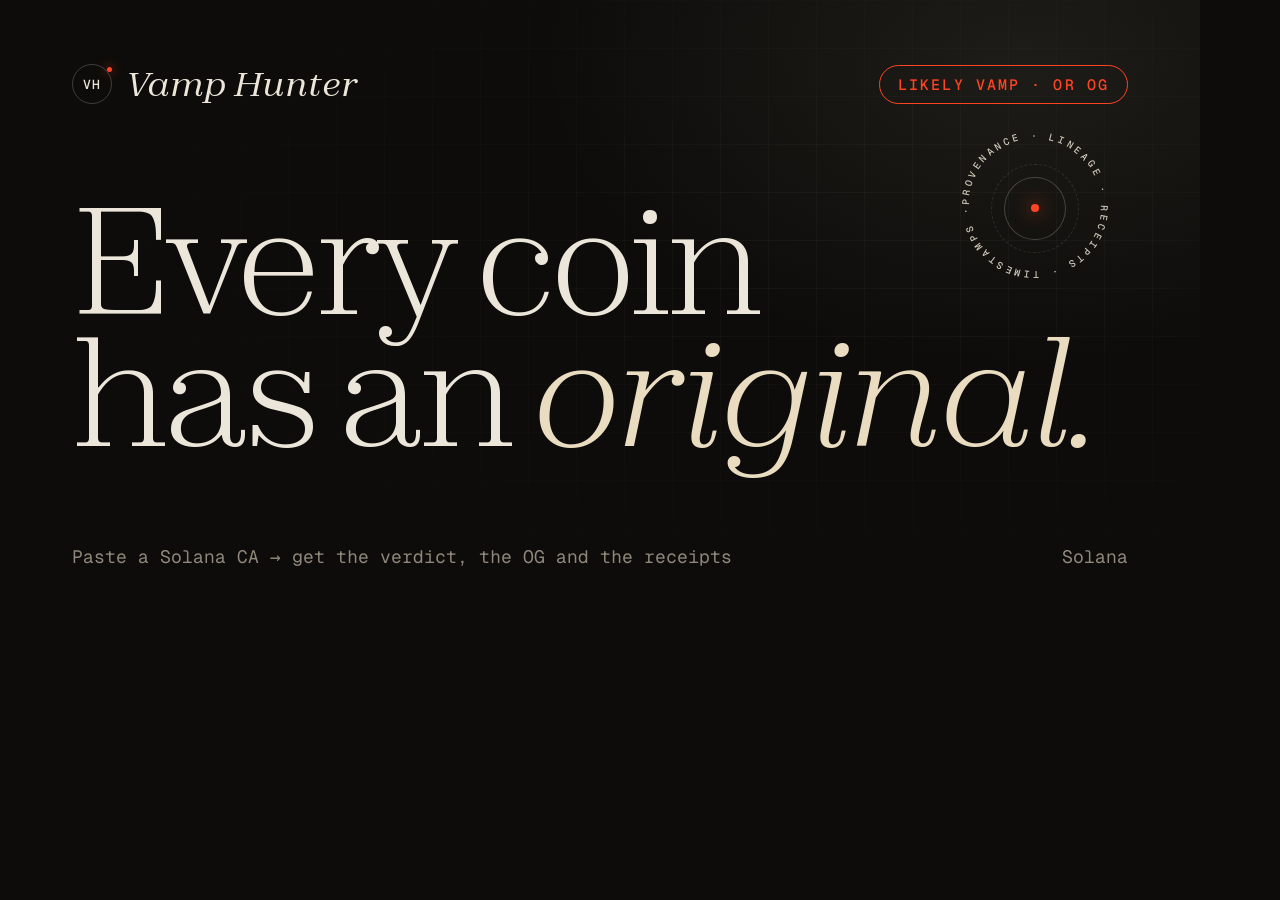
==== og.html @ 5b1fb1f0 "Config sync script, OG image, optional backend worker, README" ====
<!doctype html><html><head><meta charset="utf-8"><meta name="robots" content="noindex">
<link rel="stylesheet" href="css/style.css">
<style>
 body{width:1200px;height:630px;overflow:hidden;background:#0d0c0a}
 .og{position:relative;width:1200px;height:630px;padding:64px 72px;display:flex;flex-direction:column;justify-content:space-between;
   background:radial-gradient(800px 500px at 85% 10%,rgba(233,220,192,.08),transparent 60%)}
 .og::before{content:"";position:absolute;inset:0;background:linear-gradient(rgba(236,230,218,.035) 1px,transparent 1px) 0 0/48px 48px,linear-gradient(90deg,rgba(236,230,218,.035) 1px,transparent 1px) 0 0/48px 48px;
   mask-image:radial-gradient(ellipse at 70% 40%,#000 10%,transparent 70%);-webkit-mask-image:radial-gradient(ellipse at 70% 40%,#000 10%,transparent 70%)}
 .row{display:flex;justify-content:space-between;align-items:center;position:relative}
 .b{display:flex;gap:14px;align-items:center;font:400 italic 34px/1 var(--serif)}
 .st{font:500 15px/1 var(--mono);letter-spacing:.14em;text-transform:uppercase;color:var(--blood);border:1px solid var(--blood);border-radius:99px;padding:11px 18px}
 h1{position:relative;font:300 150px/.88 var(--serif);letter-spacing:-.05em}
 h1 em{color:var(--og)}
 .f{font:400 18px/1 var(--mono);color:var(--mute)}
 .seal{position:absolute;right:80px;top:120px;width:170px}
</style></head><body>
<div class="og">
  <div class="row"><span class="b"><span class="mono-mark" style="width:40px;height:40px;font-size:13px" data-site="mark">VH</span><span data-site="name">Vamp Hunter</span></span><span class="st">Likely vamp · or OG</span></div>
  <div class="seal"><svg viewBox="0 0 200 200"><defs><path id="p" d="M100,100 m-78,0 a78,78 0 1,1 156,0 a78,78 0 1,1 -156,0"/></defs><text><textPath href="#p" textLength="488">PROVENANCE · LINEAGE · RECEIPTS · TIMESTAMPS · </textPath></text></svg><span class="seal-core"><i></i></span></div>
  <h1>Every coin<br>has an <em>original.</em></h1>
  <div class="row f"><span>Paste a Solana CA → get the verdict, the OG and the receipts</span><span>Solana</span></div>
</div>
<script type="module">import {SITE} from "./config.js";document.querySelectorAll('[data-site="name"]').forEach(n=>n.textContent=SITE.name);document.querySelectorAll('[data-site="mark"]').forEach(n=>n.textContent=SITE.mark);</script>
</body></html>
---- css/style.css ----
/* ── Fonts (self-hosted: Zodiak & Switzer by Indian Type Foundry / Fontshare, Geist Mono by Vercel) ── */
@font-face{font-family:"Zodiak";src:url(../assets/fonts/zodiak-300.woff2) format("woff2");font-weight:300;font-style:normal;font-display:swap}
@font-face{font-family:"Zodiak";src:url(../assets/fonts/zodiak-301.woff2) format("woff2");font-weight:300;font-style:italic;font-display:swap}
@font-face{font-family:"Zodiak";src:url(../assets/fonts/zodiak-400.woff2) format("woff2");font-weight:400;font-style:normal;font-display:swap}
@font-face{font-family:"Zodiak";src:url(../assets/fonts/zodiak-401.woff2) format("woff2");font-weight:400;font-style:italic;font-display:swap}
@font-face{font-family:"Switzer";src:url(../assets/fonts/switzer-400.woff2) format("woff2");font-weight:400;font-display:swap}
@font-face{font-family:"Switzer";src:url(../assets/fonts/switzer-500.woff2) format("woff2");font-weight:500;font-display:swap}
@font-face{font-family:"Switzer";src:url(../assets/fonts/switzer-600.woff2) format("woff2");font-weight:600;font-display:swap}
@font-face{font-family:"Geist Mono";src:url(../assets/fonts/geistmono.woff2) format("woff2");font-weight:400 500;font-display:swap}

:root{
  --ink:#0d0c0a; --ink-2:#14130f; --ink-3:#1c1a16;
  --bone:#ece6da; --bone-2:#cfc8ba; --mute:#8f887b; --mute-2:#5d584f;
  --line:rgba(236,230,218,.12); --line-2:rgba(236,230,218,.22);
  --blood:#ff4423; --blood-soft:rgba(255,68,35,.14);
  --og:#e9dcc0; --amber:#d8a657;
  --serif:"Zodiak",ui-serif,Georgia,serif;
  --sans:"Switzer",ui-sans-serif,system-ui,-apple-system,"Segoe UI",sans-serif;
  --mono:"Geist Mono",ui-monospace,SFMono-Regular,Menlo,monospace;
  --pad:clamp(20px,4.2vw,64px);
  --ease:cubic-bezier(.2,.7,0,1);
  --ease-out:cubic-bezier(.16,1,.3,1);
  color-scheme:dark;
}
*{box-sizing:border-box;margin:0;padding:0}
html{-webkit-text-size-adjust:100%;scroll-behavior:smooth;scroll-padding-top:84px}
body{background:var(--ink);color:var(--bone);font-family:var(--sans);font-size:16px;line-height:1.55;
  -webkit-font-smoothing:antialiased;-moz-osx-font-smoothing:grayscale;text-rendering:optimizeLegibility;
  -webkit-tap-highlight-color:transparent;overflow-x:hidden;font-feature-settings:"ss01","cv11"}
img{display:block;max-width:100%}
a{color:inherit;text-decoration:none}
button{font:inherit;color:inherit;background:none;border:0;cursor:pointer}
em{font-style:italic}
.mono{font-family:var(--mono);font-feature-settings:"zero","ss01";letter-spacing:-.01em}
.sr{position:absolute;width:1px;height:1px;overflow:hidden;clip:rect(0 0 0 0);white-space:nowrap}
.skip{position:fixed;left:12px;top:12px;transform:translateY(-200%);z-index:100;background:var(--bone);color:var(--ink);padding:10px 14px;border-radius:10px}
.skip:focus{transform:none}
:focus-visible{outline:1.5px solid var(--bone);outline-offset:3px;border-radius:6px}
::selection{background:var(--blood);color:var(--ink)}

/* atmosphere */
.grain{position:fixed;inset:-50%;z-index:60;pointer-events:none;opacity:.055;
  background-image:url("data:image/svg+xml,%3Csvg xmlns='http://www.w3.org/2000/svg' width='160' height='160'%3E%3Cfilter id='n'%3E%3CfeTurbulence type='fractalNoise' baseFrequency='.85' numOctaves='3' stitchTiles='stitch'/%3E%3C/filter%3E%3Crect width='100%25' height='100%25' filter='url(%23n)'/%3E%3C/svg%3E");
  animation:grain 1.2s steps(4) infinite}
@keyframes grain{0%{transform:translate(0,0)}25%{transform:translate(-3%,2%)}50%{transform:translate(2%,-3%)}75%{transform:translate(-2%,-1%)}100%{transform:translate(0,0)}}
.glow{position:fixed;width:70vmax;height:70vmax;left:var(--gx,60%);top:var(--gy,20%);translate:-50% -50%;pointer-events:none;z-index:0;
  background:radial-gradient(closest-side,rgba(233,220,192,.07),rgba(233,220,192,.025) 45%,transparent 70%);transition:left 1.6s var(--ease-out),top 1.6s var(--ease-out)}

/* nav */
.nav{position:sticky;top:0;z-index:50;display:flex;align-items:center;justify-content:space-between;gap:16px;
  padding:14px var(--pad);background:linear-gradient(var(--ink) 30%,rgba(13,12,10,.0));backdrop-filter:blur(0px)}
.nav.scrolled{background:rgba(13,12,10,.72);backdrop-filter:blur(14px) saturate(1.2);-webkit-backdrop-filter:blur(14px) saturate(1.2);border-bottom:1px solid var(--line)}
.brand{display:flex;align-items:center;gap:10px}
.mono-mark{display:grid;place-items:center;width:30px;height:30px;border:1px solid var(--line-2);border-radius:50%;
  font:500 10.5px/1 var(--mono);letter-spacing:.04em;position:relative}
.mono-mark::after{content:"";position:absolute;width:5px;height:5px;border-radius:50%;background:var(--blood);right:-1px;top:2px;box-shadow:0 0 12px var(--blood)}
.brand-name{font:400 italic 21px/1 var(--serif);letter-spacing:-.01em}
.nav-links{display:flex;gap:30px;font-size:13.5px;color:var(--bone-2)}
.nav-links a{position:relative;padding:4px 0}
.nav-links a::after{content:"";position:absolute;left:0;right:0;bottom:0;height:1px;background:currentColor;transform:scaleX(0);transform-origin:right;transition:transform .5s var(--ease)}
.nav-links a:hover{color:var(--bone)}
.nav-links a:hover::after{transform:scaleX(1);transform-origin:left}
.nav-right{display:flex;align-items:center;gap:10px}
.live-pill{display:inline-flex;align-items:center;gap:7px;font:500 11px/1 var(--mono);text-transform:uppercase;letter-spacing:.08em;color:var(--bone-2);
  padding:8px 11px;border:1px solid var(--line);border-radius:99px}
.live-pill i,.ticker-label i,.eyebrow .dot{width:6px;height:6px;border-radius:50%;background:var(--blood);box-shadow:0 0 0 0 rgba(255,68,35,.6);animation:pulse 2s infinite}
@keyframes pulse{0%{box-shadow:0 0 0 0 rgba(255,68,35,.55)}70%{box-shadow:0 0 0 8px rgba(255,68,35,0)}100%{box-shadow:0 0 0 0 rgba(255,68,35,0)}}
.btn-x{display:inline-flex;align-items:center;gap:8px;padding:9px 14px;border-radius:99px;background:var(--bone);color:var(--ink);font-size:13px;font-weight:500;transition:transform .4s var(--ease),background .3s}
.btn-x svg{width:13px;height:13px;fill:currentColor}
.btn-x:hover{transform:translateY(-1px);background:#fff}

/* hero */
.hero{position:relative;z-index:1;display:grid;grid-template-columns:minmax(0,1.55fr) minmax(280px,.8fr);gap:clamp(32px,6vw,110px);
  padding:clamp(40px,9vh,120px) var(--pad) clamp(48px,8vh,96px);min-height:calc(100svh - 120px);align-items:end}
.eyebrow{display:inline-flex;align-items:center;gap:10px;font:500 11.5px/1 var(--mono);text-transform:uppercase;letter-spacing:.12em;color:var(--bone-2);margin-bottom:clamp(22px,4vh,40px)}
.display{font-family:var(--serif);font-weight:300;font-size:clamp(54px,10.4vw,176px);line-height:.9;letter-spacing:-.045em;margin-left:-.04em}
.display .line{display:block;overflow:hidden;padding-bottom:.06em}
.display .line>span{display:inline-block}
.display em{font-weight:300;letter-spacing:-.03em;color:var(--og)}
.lede{max-width:520px;margin-top:clamp(22px,3.6vh,36px);font-size:clamp(16px,1.25vw,18.5px);color:var(--bone-2);line-height:1.6}

.scan{margin-top:clamp(28px,5vh,52px);max-width:760px}
.scan-field{position:relative;display:flex;align-items:center;gap:6px;padding:7px 7px 7px 18px;border:1px solid var(--line-2);border-radius:99px;
  background:rgba(20,19,15,.66);backdrop-filter:blur(10px);-webkit-backdrop-filter:blur(10px);transition:border-color .4s,box-shadow .6s var(--ease)}
.scan-field:focus-within{border-color:rgba(236,230,218,.55);box-shadow:0 0 0 6px rgba(236,230,218,.05),0 20px 60px -20px rgba(0,0,0,.8)}
.scan-prefix{font:500 10.5px/1 var(--mono);letter-spacing:.1em;color:var(--mute);padding-right:10px;border-right:1px solid var(--line);margin-right:4px}
.scan input{flex:1;min-width:0;background:none;border:0;outline:0;color:var(--bone);font:400 16px/1.2 var(--mono);letter-spacing:-.02em;padding:12px 4px;text-overflow:ellipsis}
.scan input::placeholder{color:var(--mute);font-family:var(--sans);letter-spacing:0}
.paste{font:500 12px/1 var(--mono);letter-spacing:.06em;text-transform:uppercase;color:var(--bone-2);padding:12px 12px;border-radius:99px;transition:background .3s}
.paste:hover{background:rgba(236,230,218,.07)}
.hunt{display:inline-flex;align-items:center;gap:10px;padding:13px 20px 13px 22px;border-radius:99px;background:var(--bone);color:var(--ink);font-weight:500;font-size:15px;
  transition:transform .5s var(--ease),background .3s;will-change:transform}
.hunt svg{width:17px;height:17px;fill:none;stroke:currentColor;stroke-width:1.6;transition:transform .5s var(--ease)}
.hunt:hover{background:#fff}.hunt:hover svg{transform:translateX(3px)}
.hunt:active{transform:scale(.97)}
.hunt[disabled]{opacity:.6;cursor:progress}
.scan-hint{margin-top:12px;padding-left:20px;font-size:12.5px;color:var(--mute)}
.scan.invalid .scan-field{border-color:var(--blood);animation:shake .45s var(--ease)}
@keyframes shake{20%{transform:translateX(-6px)}40%{transform:translateX(5px)}60%{transform:translateX(-3px)}80%{transform:translateX(2px)}}
.recent{display:flex;flex-wrap:wrap;gap:8px;margin-top:16px;padding-left:16px;align-items:center}
.recent .lbl{font:500 10.5px/1 var(--mono);text-transform:uppercase;letter-spacing:.1em;color:var(--mute);margin-right:4px}
.chip{display:inline-flex;align-items:center;gap:7px;padding:6px 11px 6px 6px;border:1px solid var(--line);border-radius:99px;font:500 12px/1 var(--mono);color:var(--bone-2);transition:border-color .3s,color .3s,transform .4s var(--ease)}
.chip img{width:18px;height:18px;border-radius:50%;object-fit:cover;background:var(--ink-3)}
.chip:hover{border-color:var(--line-2);color:var(--bone);transform:translateY(-1px)}

/* rotating seal */
.seal{position:absolute;right:var(--pad);top:clamp(30px,7vh,90px);width:clamp(120px,11vw,170px);aspect-ratio:1}
.seal svg{width:100%;height:100%;animation:spin 38s linear infinite;overflow:visible}
.seal text{font:500 11.5px var(--mono);letter-spacing:.18em;fill:var(--bone-2)}
.seal-core{position:absolute;inset:32%;border-radius:50%;border:1px solid var(--line-2);display:grid;place-items:center}
.seal-core i{width:8px;height:8px;border-radius:50%;background:var(--blood);box-shadow:0 0 18px var(--blood)}
.seal-core::before{content:"";position:absolute;inset:-14px;border-radius:50%;border:1px dashed var(--line)}
@keyframes spin{to{transform:rotate(360deg)}}

/* live feed column */
.feed{border-top:1px solid var(--line-2);padding-top:18px;align-self:end}
.feed-head{display:flex;justify-content:space-between;align-items:baseline;margin-bottom:8px}
.kicker{font:500 11px/1 var(--mono);text-transform:uppercase;letter-spacing:.12em;color:var(--bone-2)}
.feed-count{font-size:11px;color:var(--mute)}
.feed-list{list-style:none;position:relative;height:calc(5 * 62px);overflow:hidden;
  mask-image:linear-gradient(#000 70%,transparent);-webkit-mask-image:linear-gradient(#000 70%,transparent)}
.feed-list li{height:62px;display:flex;align-items:center;gap:13px;border-bottom:1px solid var(--line);transition:transform .9s var(--ease-out),opacity .9s}
.feed-item{width:100%;display:flex;align-items:center;gap:13px;text-align:left;padding:0 2px;height:100%;transition:padding .4s var(--ease)}
.feed-item:hover{padding-left:8px}
.feed-item img,.feed-item .ph{width:36px;height:36px;border-radius:50%;object-fit:cover;background:var(--ink-3);flex:none;border:1px solid var(--line)}
.feed-item .t{flex:1;min-width:0}
.feed-item .s{display:block;font:500 14px/1.2 var(--mono);letter-spacing:-.02em}
.feed-item .n{display:block;font-size:12.5px;color:var(--mute);white-space:nowrap;overflow:hidden;text-overflow:ellipsis}
.feed-item .r{text-align:right;font:400 12px/1.35 var(--mono);color:var(--bone-2)}
.feed-item .r b{display:block;font-weight:400;color:var(--mute);font-size:11px}
.feed-item .go{opacity:0;transform:translateX(-6px);transition:.4s var(--ease);font-size:14px}
.feed-item:hover .go{opacity:1;transform:none}
.feed-skel{background:linear-gradient(90deg,transparent,rgba(236,230,218,.04),transparent);background-size:200% 100%;animation:shimmer 1.6s infinite}
@keyframes shimmer{to{background-position:-200% 0}}
.feed-foot{margin-top:12px;font-size:12px;color:var(--mute)}
.enter{animation:enter .9s var(--ease-out) both}
@keyframes enter{from{opacity:0;transform:translateY(-18px)}to{opacity:1;transform:none}}

/* ticker */
.ticker{position:relative;z-index:1;display:flex;align-items:center;border-block:1px solid var(--line);height:52px;overflow:hidden;background:rgba(13,12,10,.6)}
.ticker-label{flex:none;display:flex;align-items:center;gap:9px;padding:0 18px 0 var(--pad);height:100%;border-right:1px solid var(--line);
  font:500 10.5px/1 var(--mono);text-transform:uppercase;letter-spacing:.12em;color:var(--bone-2);background:var(--ink);z-index:2}
.ticker-track{flex:1;overflow:hidden;mask-image:linear-gradient(90deg,transparent,#000 6%,#000 94%,transparent);-webkit-mask-image:linear-gradient(90deg,transparent,#000 6%,#000 94%,transparent)}
.ticker-row{display:flex;width:max-content;animation:marquee var(--dur,80s) linear infinite}
.ticker:hover .ticker-row{animation-play-state:paused}
@keyframes marquee{to{transform:translateX(-50%)}}
.tk{display:inline-flex;align-items:center;gap:9px;padding:0 22px;height:52px;font:400 13px/1 var(--mono);color:var(--bone-2);white-space:nowrap;border-right:1px solid var(--line);transition:color .3s,background .3s}
.tk img{width:20px;height:20px;border-radius:50%;object-fit:cover;background:var(--ink-3)}
.tk b{font-weight:500;color:var(--bone)}
.tk .up{color:#9fd3a1}.tk .dn{color:#e28a78}
.tk:hover{background:rgba(236,230,218,.04);color:var(--bone)}

/* sections */
.section{position:relative;z-index:1;padding:clamp(80px,14vh,170px) var(--pad) 0}
.sec-head{display:grid;grid-template-columns:80px minmax(0,1fr) minmax(0,.7fr);gap:24px;align-items:end;padding-bottom:28px;border-bottom:1px solid var(--line);margin-bottom:clamp(28px,4vw,48px)}
.sec-no{font-size:12px;color:var(--mute);align-self:start;padding-top:12px}
.sec-title{font:300 clamp(40px,5.6vw,92px)/.95 var(--serif);letter-spacing:-.04em}
.sec-title em{color:var(--og)}
.sec-sub{color:var(--bone-2);max-width:380px;justify-self:end;font-size:15px}

/* cases */
.case-grid{display:grid;grid-template-columns:repeat(4,minmax(0,1fr));gap:1px;background:var(--line);border:1px solid var(--line);border-radius:22px;overflow:hidden}
.case{position:relative;background:var(--ink);padding:22px 22px 24px;text-align:left;display:flex;flex-direction:column;gap:22px;min-height:290px;transition:background .5s}
.case:hover{background:var(--ink-2)}
.case-top{display:flex;justify-content:space-between;font:500 11px/1 var(--mono);color:var(--mute);letter-spacing:.06em;text-transform:uppercase}
.case-imgs{display:flex;align-items:center;margin-top:auto}
.case-imgs img,.case-imgs .ph{width:64px;height:64px;border-radius:50%;object-fit:cover;border:1px solid var(--line-2);background:var(--ink-3);transition:transform .7s var(--ease)}
.case-imgs img+img,.case-imgs .ph+img,.case-imgs img+.ph{margin-left:-14px}
.case:hover .case-imgs img:first-child{transform:translateX(-6px) rotate(-6deg)}
.case:hover .case-imgs img:last-child{transform:translateX(6px) rotate(6deg)}
.case h3{font:300 30px/1 var(--serif);letter-spacing:-.03em}
.case h3 em{color:var(--og)}
.case p{font-size:13.5px;color:var(--mute);line-height:1.5}
.case .tag{display:inline-flex;align-items:center;gap:6px;font:500 10.5px/1 var(--mono);text-transform:uppercase;letter-spacing:.1em;padding:6px 9px;border-radius:99px;border:1px solid var(--line-2);width:max-content}
.tag.vamp{color:var(--blood);border-color:rgba(255,68,35,.4)}
.tag.og{color:var(--og);border-color:rgba(233,220,192,.4)}
.case .arrow{position:absolute;right:22px;bottom:22px;width:36px;height:36px;border-radius:50%;border:1px solid var(--line-2);display:grid;place-items:center;transition:.5s var(--ease)}
.case .arrow svg{width:14px;height:14px;fill:none;stroke:currentColor;stroke-width:1.6}
.case:hover .arrow{background:var(--bone);color:var(--ink);transform:rotate(-45deg)}

/* method */
.signals{list-style:none;display:grid;grid-template-columns:repeat(5,minmax(0,1fr));border-top:1px solid var(--line)}
.signals li{padding:26px 22px 30px 0;border-right:1px solid var(--line);margin-right:22px}
.signals li:last-child{border-right:0;margin-right:0}
.sig-n{display:block;font-size:12px;color:var(--mute);margin-bottom:46px}
.signals h3{font:300 34px/1 var(--serif);letter-spacing:-.03em;margin-bottom:12px}
.signals p{font-size:14px;color:var(--bone-2);line-height:1.55}
.method-note{margin-top:clamp(40px,6vw,80px);display:grid;grid-template-columns:80px 1fr;gap:24px}
.method-note p{grid-column:2;font:300 clamp(24px,2.6vw,40px)/1.22 var(--serif);letter-spacing:-.02em;max-width:1050px;color:var(--bone)}
.method-note em{color:var(--og)}

/* field / X */
.field-grid{display:grid;grid-template-columns:minmax(0,1.1fr) minmax(0,1fr);gap:clamp(24px,4vw,64px);align-items:stretch}
.x-slot{min-height:420px;border:1px dashed var(--line-2);border-radius:22px;display:grid;place-items:center;position:relative;overflow:hidden;
  background:repeating-linear-gradient(135deg,transparent 0 22px,rgba(236,230,218,.018) 22px 23px)}
.x-slot-inner{text-align:center;padding:40px}
.x-glyph{width:34px;height:34px;fill:var(--bone);opacity:.85;margin:0 auto 22px}
.x-slot-title{font:300 32px/1.1 var(--serif);letter-spacing:-.02em}
.x-slot-sub{color:var(--mute);margin-top:10px;font-size:14px}
.x-slot.live{border-style:solid;place-items:stretch;background:var(--ink-2)}
.x-cta{display:flex;flex-direction:column;justify-content:flex-end;gap:26px;padding-bottom:6px}
.x-cta-big{font:300 clamp(36px,4.4vw,72px)/.98 var(--serif);letter-spacing:-.04em}
.x-cta-big em{color:var(--blood)}
.btn-primary{display:inline-flex;align-items:center;justify-content:space-between;gap:28px;width:max-content;padding:17px 20px 17px 26px;border-radius:99px;
  background:var(--bone);color:var(--ink);font-weight:500;transition:transform .5s var(--ease),background .3s}
.btn-primary svg{width:18px;height:18px;fill:none;stroke:currentColor;stroke-width:1.6;transition:transform .5s var(--ease)}
.btn-primary:hover{background:#fff}.btn-primary:hover svg{transform:rotate(45deg)}
.x-cta-note{font-size:12px;color:var(--mute)}

/* footer */
.foot{position:relative;z-index:1;margin-top:clamp(100px,16vh,200px);padding:0 var(--pad) 28px;border-top:1px solid var(--line);overflow:hidden}
.foot-big{font:300 italic 14vw/.86 var(--serif);letter-spacing:-.055em;white-space:nowrap;padding-top:.12em;
  background:linear-gradient(180deg,var(--bone) 30%,rgba(236,230,218,.08));-webkit-background-clip:text;background-clip:text;color:transparent}
.foot-row{display:flex;justify-content:space-between;gap:24px;align-items:baseline;padding-top:22px;border-top:1px solid var(--line);font-size:12.5px;color:var(--mute)}
.foot-row p:first-child{max-width:520px}

/* ─────────── result ─────────── */
.result{position:relative;z-index:1;padding:clamp(56px,9vh,110px) var(--pad) 0;scroll-margin-top:60px}
.progress{max-width:760px;margin:0 auto 0 0}
.progress-bar{height:1px;background:var(--line);position:relative;overflow:hidden;margin-bottom:26px}
.progress-bar i{position:absolute;inset:0 auto 0 0;width:0;background:var(--bone);transition:width .7s var(--ease)}
.progress-bar::after{content:"";position:absolute;inset:0;width:30%;background:linear-gradient(90deg,transparent,rgba(255,255,255,.7),transparent);animation:sweep 1.4s infinite}
@keyframes sweep{from{transform:translateX(-100%)}to{transform:translateX(400%)}}
.steps{list-style:none;display:grid;gap:12px}
.steps li{display:flex;align-items:center;gap:14px;font-size:15px;color:var(--mute);transition:color .4s}
.steps li::before{content:"";width:9px;height:9px;border-radius:50%;border:1px solid var(--mute-2);flex:none;transition:.4s}
.steps li.on{color:var(--bone)}
.steps li.on::before{border-color:var(--bone);animation:pulseb 1.2s infinite}
.steps li.done{color:var(--bone-2)}
.steps li.done::before{background:var(--bone);border-color:var(--bone)}
@keyframes pulseb{50%{box-shadow:0 0 0 5px rgba(236,230,218,.12)}}
.error{max-width:760px;border:1px solid rgba(255,68,35,.35);background:var(--blood-soft);border-radius:16px;padding:18px 20px;color:var(--bone)}
.error b{font-weight:500}

.verdict-head{display:grid;grid-template-columns:minmax(0,1fr) auto;gap:24px;align-items:end;padding-bottom:28px;border-bottom:1px solid var(--line);margin-bottom:28px}
.case-no{font:500 11.5px/1 var(--mono);color:var(--mute);letter-spacing:.1em;text-transform:uppercase;margin-bottom:22px;display:flex;gap:16px;flex-wrap:wrap}
.case-no b{color:var(--bone-2);font-weight:500}
.verdict-title{font:300 clamp(46px,7.6vw,128px)/.9 var(--serif);letter-spacing:-.045em}
.verdict-title em{display:block}
.k-vamp .verdict-title em{color:var(--blood)}
.k-og .verdict-title em{color:var(--og)}
.k-unclear .verdict-title em{color:var(--amber)}
.verdict-lean{margin-top:14px;color:var(--bone-2)}
.conf{text-align:right}
.conf-n{font:300 clamp(64px,9vw,150px)/.8 var(--serif);letter-spacing:-.05em;font-variant-numeric:tabular-nums}
.conf-l{display:block;margin-top:12px;font:500 11px/1 var(--mono);color:var(--mute);letter-spacing:.1em;text-transform:uppercase}

.result-grid{display:grid;grid-template-columns:minmax(0,1.5fr) minmax(300px,.85fr);gap:clamp(24px,3.4vw,52px);align-items:start}
.actions{display:flex;flex-wrap:wrap;gap:10px;margin-top:16px}
.btn{display:inline-flex;align-items:center;gap:9px;padding:12px 17px;border-radius:99px;border:1px solid var(--line-2);font-size:14px;font-weight:500;transition:background .3s,border-color .3s,transform .4s var(--ease)}
.btn svg{width:15px;height:15px;fill:currentColor}
.btn:hover{background:rgba(236,230,218,.06);border-color:rgba(236,230,218,.4)}
.btn:active{transform:scale(.97)}
.btn.solid{background:var(--bone);color:var(--ink);border-color:var(--bone)}
.btn.solid:hover{background:#fff}
.toast{position:fixed;left:50%;bottom:28px;translate:-50% 0;z-index:80;background:var(--bone);color:var(--ink);padding:11px 18px;border-radius:99px;font-size:14px;font-weight:500;
  box-shadow:0 20px 50px -10px rgba(0,0,0,.6);animation:toast 2.4s var(--ease-out) both}
@keyframes toast{0%{opacity:0;transform:translateY(12px)}12%,80%{opacity:1;transform:none}100%{opacity:0;transform:translateY(6px)}}

/* ── THE CARD (shareable) ── */
.card-wrap{perspective:1600px}
.card{container-type:inline-size;position:relative;width:100%;aspect-ratio:16/10;border-radius:clamp(14px,2.2cqw,26px);overflow:hidden;
  background:#100f0c;border:1px solid var(--line-2);transform-style:preserve-3d;transition:transform .8s var(--ease-out);
  box-shadow:0 40px 120px -40px rgba(0,0,0,.9),inset 0 1px 0 rgba(255,255,255,.04)}
.card::before{content:"";position:absolute;inset:0;pointer-events:none;
  background:linear-gradient(rgba(236,230,218,.035) 1px,transparent 1px) 0 0/ 4cqw 4cqw,linear-gradient(90deg,rgba(236,230,218,.035) 1px,transparent 1px) 0 0/4cqw 4cqw;
  mask-image:radial-gradient(ellipse at 50% 40%,#000 20%,transparent 75%);-webkit-mask-image:radial-gradient(ellipse at 50% 40%,#000 20%,transparent 75%)}
.card .sheen{position:absolute;inset:0;pointer-events:none;background:radial-gradient(600px circle at var(--mx,50%) var(--my,0%),rgba(255,255,255,.06),transparent 40%);opacity:0;transition:opacity .5s}
.card:hover .sheen{opacity:1}
.c-in{position:absolute;inset:0;display:grid;grid-template-columns:1fr 1fr;grid-template-rows:auto 1fr auto;padding:4.2cqw 4.6cqw 3.6cqw;gap:0 4.6cqw}
.c-top{grid-column:1/-1;display:flex;justify-content:space-between;align-items:center;font:500 1.35cqw/1 var(--mono);letter-spacing:.12em;text-transform:uppercase;color:var(--mute)}
.c-brand{display:flex;align-items:center;gap:1cqw;color:var(--bone-2)}
.c-brand i{width:.8cqw;height:.8cqw;border-radius:50%;background:var(--blood)}
.c-stamp{padding:.8cqw 1.3cqw;border-radius:99px;border:1px solid currentColor}
.k-vamp .c-stamp{color:var(--blood)} .k-og .c-stamp{color:var(--og)} .k-unclear .c-stamp{color:var(--amber)}
.c-pair{grid-column:1;grid-row:2;display:grid;grid-template-columns:1fr auto 1fr;align-items:center;gap:1.6cqw;padding-top:2cqw}
.c-ent{display:flex;flex-direction:column;align-items:flex-start;gap:1.1cqw;min-width:0}
.c-role{font:500 1.15cqw/1 var(--mono);letter-spacing:.14em;text-transform:uppercase;color:var(--mute)}
.c-img{width:13.5cqw;height:13.5cqw;border-radius:50%;object-fit:cover;background:var(--ink-3);border:.18cqw solid var(--line-2)}
.c-ent.og .c-img{border-color:var(--og);box-shadow:0 0 0 .7cqw rgba(233,220,192,.07)}
.c-ent.sus .c-img{border-color:var(--blood);box-shadow:0 0 0 .7cqw rgba(255,68,35,.1)}
.k-unclear .c-ent.sus .c-img{border-color:var(--amber);box-shadow:none}
.c-tk.long{font-size:2.5cqw}
.c-tk{font:400 3.3cqw/1 var(--serif);letter-spacing:-.03em;max-width:100%;overflow:hidden;text-overflow:ellipsis;white-space:nowrap}
.c-nm{font-size:1.45cqw;color:var(--bone-2);max-width:100%;overflow:hidden;text-overflow:ellipsis;white-space:nowrap;margin-top:-.4cqw}
.c-meta{font:400 1.3cqw/1.5 var(--mono);color:var(--mute)}
.c-meta b{color:var(--bone);font-weight:500}
.c-mid{display:flex;flex-direction:column;align-items:center;gap:1cqw;padding-top:3cqw}
.c-mid .gapv{font:300 italic 3cqw/1 var(--serif);color:var(--bone);white-space:nowrap}
.c-mid .gapl{font:500 1cqw/1 var(--mono);letter-spacing:.14em;text-transform:uppercase;color:var(--mute)}
.c-mid .rule{width:1px;height:6cqw;background:linear-gradient(var(--line-2),transparent)}
.c-side{grid-column:2;grid-row:2;display:flex;flex-direction:column;justify-content:center;gap:2cqw;padding-top:2cqw}
.c-verdict{font:300 4.6cqw/.95 var(--serif);letter-spacing:-.035em}
.c-verdict em{font-style:italic}
.k-vamp .c-verdict em{color:var(--blood)}.k-og .c-verdict em{color:var(--og)}.k-unclear .c-verdict em{color:var(--amber)}
.c-stats{display:grid;grid-template-columns:repeat(3,1fr);border-top:1px solid var(--line);border-bottom:1px solid var(--line)}
.c-stat{padding:1.4cqw 0;border-right:1px solid var(--line);padding-left:1.4cqw}
.c-stat:first-child{padding-left:0}.c-stat:last-child{border-right:0}
.c-stat b{display:block;font:400 2.6cqw/1 var(--serif);letter-spacing:-.02em;font-variant-numeric:tabular-nums}
.c-stat span{display:block;margin-top:.8cqw;font:500 1cqw/1 var(--mono);letter-spacing:.12em;text-transform:uppercase;color:var(--mute)}
.c-bars{display:grid;gap:1.05cqw}
.bar{display:grid;grid-template-columns:9cqw 1fr 4.2cqw;align-items:center;gap:1.4cqw;font:500 1.2cqw/1 var(--mono);color:var(--bone-2)}
.bar .tr{height:.32cqw;border-radius:9px;background:rgba(236,230,218,.08);overflow:hidden}
.bar .tr i{display:block;height:100%;width:0;background:var(--bone);border-radius:9px;transition:width 1.4s var(--ease-out)}
.bar.hot .tr i{background:var(--blood)}
.k-og .bar.hot .tr i{background:var(--og)}
.k-unclear .bar.hot .tr i{background:var(--amber)}
.bar .v{text-align:right;color:var(--bone);font-variant-numeric:tabular-nums}
.bar.na{color:var(--mute-2)}.bar.na .v{color:var(--mute-2)}
.c-foot{grid-column:1/-1;display:flex;justify-content:space-between;align-items:center;font:400 1.15cqw/1 var(--mono);color:var(--mute);border-top:1px solid var(--line);padding-top:2cqw;margin-top:2cqw}
.c-copies{display:flex;align-items:center}
.c-copies img,.c-copies .ph{width:6.4cqw;height:6.4cqw;border-radius:50%;object-fit:cover;border:.25cqw solid #100f0c;background:var(--ink-3)}
.c-copies img+img,.c-copies img+.ph,.c-copies .ph+img,.c-copies .ph+.ph{margin-left:-2cqw}
.c-copies .more{margin-left:1.4cqw;font:400 1.5cqw/1 var(--mono);color:var(--bone-2)}
.ph{display:grid;place-items:center;font:500 12px/1 var(--mono);color:var(--mute)}

/* portrait card on small screens */
@media (max-width:700px){
  .card{aspect-ratio:auto}
  .c-in{position:relative;grid-template-columns:1fr;grid-template-rows:auto auto auto auto;padding:6.5cqw 6.5cqw 5.5cqw}
  .c-top{font-size:2.6cqw}
  .c-brand i{width:1.6cqw;height:1.6cqw}
  .c-stamp{padding:1.6cqw 2.6cqw}
  .c-pair{grid-column:1;grid-row:2;padding-top:6cqw;gap:3cqw}
  .c-role{font-size:2.3cqw}
  .c-img{width:24cqw;height:24cqw}
  .c-tk{font-size:6.6cqw}.c-tk.long{font-size:5cqw}.c-nm{font-size:3cqw}.c-meta{font-size:2.6cqw}
  .c-mid .gapv{font-size:5.6cqw}.c-mid .gapl{font-size:2cqw}.c-mid .rule{height:10cqw}
  .c-side{grid-column:1;grid-row:3;gap:4cqw;padding-top:6cqw;justify-content:flex-start}
  .c-verdict{font-size:9cqw}
  .c-stat{padding:2.8cqw 0 2.8cqw 2.8cqw}
  .c-stat b{font-size:5.4cqw}.c-stat span{font-size:2cqw;margin-top:1.6cqw}
  .c-bars{gap:2.4cqw}
  .bar{grid-template-columns:19cqw 1fr 9cqw;font-size:2.5cqw;gap:3cqw}
  .bar .tr{height:.8cqw}
  .c-foot{font-size:2.3cqw;padding-top:4cqw;margin-top:4cqw}
  .c-copies img,.c-copies .ph{width:12cqw;height:12cqw;margin-left:-3.5cqw}
  .c-copies .more{font-size:3cqw}
}

/* side panels */
.panel{border-top:1px solid var(--line-2);padding-top:18px;margin-bottom:38px}
.xpanel{margin-top:36px}
.panel h3{font:500 11px/1 var(--mono);text-transform:uppercase;letter-spacing:.12em;color:var(--bone-2);margin-bottom:16px;display:flex;justify-content:space-between}
.panel h3 span{color:var(--mute)}
.receipts{list-style:none;counter-reset:r}
.receipts li{counter-increment:r;display:grid;grid-template-columns:28px 92px 1fr;gap:10px;padding:13px 0;border-bottom:1px solid var(--line);font-size:14.5px;line-height:1.45;opacity:0;transform:translateY(8px);animation:rise .7s var(--ease-out) forwards}
.receipts li::before{content:counter(r,decimal-leading-zero);font:400 11px/1.9 var(--mono);color:var(--mute-2)}
.receipts .rk{font:500 11px/1.9 var(--mono);text-transform:uppercase;letter-spacing:.08em;color:var(--mute)}
@keyframes rise{to{opacity:1;transform:none}}
.xlinks{display:grid;gap:8px}
.xlink{display:flex;justify-content:space-between;align-items:center;gap:12px;padding:14px 16px;border:1px solid var(--line);border-radius:14px;font-size:14px;transition:border-color .3s,background .3s}
.xlink:hover{border-color:var(--line-2);background:rgba(236,230,218,.03)}
.xlink small{display:block;color:var(--mute);font-size:12px;margin-top:2px}
.xlink svg{width:14px;height:14px;fill:none;stroke:currentColor;stroke-width:1.6;flex:none}
.hook-note{margin-top:10px;font-size:12px;color:var(--mute)}
.coin-stats{display:grid;grid-template-columns:1fr 1fr;gap:1px;background:var(--line);border:1px solid var(--line);border-radius:14px;overflow:hidden}
.coin-stats div{background:var(--ink);padding:13px 14px}
.coin-stats b{display:block;font:400 19px/1.1 var(--serif);font-variant-numeric:tabular-nums}
.coin-stats span{display:block;margin-top:5px;font:500 10px/1 var(--mono);text-transform:uppercase;letter-spacing:.1em;color:var(--mute)}
.addr{display:flex;align-items:center;gap:8px;margin-top:12px;font:400 12px/1.4 var(--mono);color:var(--mute);word-break:break-all}
.addr button{flex:none;font:500 10.5px/1 var(--mono);letter-spacing:.08em;text-transform:uppercase;padding:7px 9px;border:1px solid var(--line);border-radius:99px;color:var(--bone-2)}
.addr button:hover{border-color:var(--line-2)}
.desc{margin-top:12px;font-size:13.5px;color:var(--bone-2);line-height:1.55;max-height:7.6em;overflow:hidden;mask-image:linear-gradient(#000 60%,transparent);-webkit-mask-image:linear-gradient(#000 60%,transparent)}

/* timeline */
.timeline{margin-top:clamp(48px,7vw,90px)}
.tl-head{display:flex;justify-content:space-between;align-items:baseline;border-bottom:1px solid var(--line);padding-bottom:16px;margin-bottom:6px}
.tl-head h3{font:300 clamp(30px,3.4vw,52px)/1 var(--serif);letter-spacing:-.03em}
.tl-head span{font:500 11px/1 var(--mono);text-transform:uppercase;letter-spacing:.1em;color:var(--mute)}
.tl{position:relative;height:286px;margin:0 56px}
.tl::before{content:"";position:absolute;left:-56px;right:-56px;top:134px;height:1px;background:var(--line-2)}
.tl-node{position:absolute;top:0;translate:-50% 0;display:flex;flex-direction:column;align-items:center;gap:8px;width:112px;height:286px;text-align:center}
.tl-node .tx{display:flex;flex-direction:column;gap:6px;align-items:center}
.tl-node img,.tl-node .ph{width:44px;height:44px;border-radius:50%;object-fit:cover;border:1px solid var(--line-2);background:var(--ink-3);transition:transform .5s var(--ease)}
.tl-node:hover img{transform:scale(1.08)}
.tl-node .s{font:500 12.5px/1 var(--mono);white-space:nowrap;max-width:112px;overflow:hidden;text-overflow:ellipsis}
.tl-node .d{font:400 11px/1.35 var(--mono);color:var(--mute);white-space:nowrap}
.tl-node .pin{position:absolute;top:130px;left:50%;translate:-50% 0;width:9px;height:9px;border-radius:50%;background:var(--ink);border:1px solid var(--bone-2)}
.tl-node.lo{padding-top:156px}
.tl-node.og img{border:2px solid var(--og)} .tl-node.og .pin{background:var(--og);border-color:var(--og);box-shadow:0 0 0 5px rgba(233,220,192,.1)}
.tl-node.me img{border:2px solid var(--blood)} .tl-node.me .pin{background:var(--blood);border-color:var(--blood);box-shadow:0 0 0 5px rgba(255,68,35,.14)}
.tl-node .role{font:500 9.5px/1 var(--mono);letter-spacing:.1em;text-transform:uppercase;color:var(--mute)}
.tl-node.og .role{color:var(--og)}.tl-node.me .role{color:var(--blood)}

/* look-alikes */
.lookalikes{margin-top:clamp(48px,7vw,90px)}
.la-row{display:grid;grid-template-columns:44px minmax(0,1.6fr) 1fr 1fr 1fr 1.3fr 96px;gap:16px;align-items:center;padding:14px 0;border-bottom:1px solid var(--line);font-size:14px}
.la-row.h{font:500 10.5px/1 var(--mono);text-transform:uppercase;letter-spacing:.1em;color:var(--mute);padding:12px 0}
.la-row img,.la-row .ph{width:36px;height:36px;border-radius:50%;object-fit:cover;background:var(--ink-3);border:1px solid var(--line)}
.la-row .nm b{display:block;font:500 14px/1.2 var(--mono)}
.la-row .nm span{display:block;font-size:12.5px;color:var(--mute);white-space:nowrap;overflow:hidden;text-overflow:ellipsis}
.la-row .num{font:400 13px/1 var(--mono);color:var(--bone-2);font-variant-numeric:tabular-nums}
.la-row .mt{display:flex;align-items:center;gap:10px;font:400 13px/1 var(--mono)}
.la-row .mt .tr{flex:1;height:3px;background:rgba(236,230,218,.08);border-radius:9px;overflow:hidden}
.la-row .mt .tr i{display:block;height:100%;background:var(--bone)}
.la-row .acts{display:flex;gap:6px;justify-content:flex-end}
.la-row .acts a,.la-row .acts button{font:500 10.5px/1 var(--mono);letter-spacing:.06em;text-transform:uppercase;padding:8px 10px;border:1px solid var(--line);border-radius:99px;color:var(--bone-2);transition:border-color .3s,color .3s}
.la-row .acts a:hover,.la-row .acts button:hover{border-color:var(--line-2);color:var(--bone)}
.badge{display:inline-block;margin-left:6px;font:500 9.5px/1 var(--mono);letter-spacing:.08em;text-transform:uppercase;padding:4px 6px;border-radius:99px;vertical-align:2px}
.badge.og{color:var(--ink);background:var(--og)} .badge.early{color:var(--bone-2);border:1px solid var(--line-2)} .badge.late{color:var(--mute);border:1px solid var(--line)}
.sources{margin-top:28px;display:flex;flex-wrap:wrap;gap:8px 22px;font:400 12px/1.5 var(--mono);color:var(--mute)}
.sources .ok{color:#9fd3a1}.sources .no{color:var(--amber)}

/* reveal */
.reveal{opacity:0;transform:translateY(22px);transition:opacity 1.1s var(--ease-out),transform 1.1s var(--ease-out)}
.reveal.in{opacity:1;transform:none}
.display .line>span{transform:translateY(105%);transition:transform 1.3s var(--ease-out)}
.display.in .line>span{transform:none}
.display.in .line:nth-child(2)>span{transition-delay:.09s}

/* responsive */
@media (max-width:1100px){
  .hero{grid-template-columns:1fr;min-height:auto;align-items:start}
  .feed{max-width:none}
  .seal{top:20px;width:110px}
  .case-grid{grid-template-columns:repeat(2,minmax(0,1fr))}
  .signals{grid-template-columns:repeat(2,minmax(0,1fr))}
  .signals li{border-right:0;margin-right:0;padding-right:20px;border-bottom:1px solid var(--line)}
  .result-grid{grid-template-columns:1fr}
  .la-row{grid-template-columns:40px minmax(0,1.6fr) 1fr 1fr 1.3fr 90px}
  .la-row .c-liq{display:none}
}
@media (max-width:700px){
  body{font-size:15.5px}
  .nav{padding:12px var(--pad)}
  .nav-links,.live-pill{display:none}
  .brand-name{font-size:19px}
  .hero{padding-top:34px;gap:42px}
  .seal{display:none}
  .display{font-size:clamp(50px,15.5vw,84px)}
  .scan-field{flex-wrap:wrap;border-radius:22px;padding:8px}
  .scan-prefix{display:none}
  .scan input{flex-basis:100%;padding:14px 12px 10px;font-size:16px}
  .paste{flex:1;border:1px solid var(--line);padding:15px}
  .hunt{flex:2;justify-content:center;padding:15px}
  .scan-hint{padding-left:8px}
  .recent{padding-left:4px}
  .feed-list{height:calc(4 * 62px)}
  .ticker-label{padding-left:var(--pad);padding-right:12px}
  .sec-head{grid-template-columns:1fr;gap:12px}
  .sec-sub{justify-self:start}
  .sec-no{padding-top:0}
  .case-grid{grid-template-columns:1fr;border-radius:18px}
  .case{min-height:0}
  .signals{grid-template-columns:1fr}
  .sig-n{margin-bottom:18px}
  .method-note{grid-template-columns:1fr}
  .method-note p{grid-column:1}
  .field-grid{grid-template-columns:1fr}
  .x-slot{min-height:300px}
  .foot-row{flex-direction:column;gap:10px}
  .verdict-head{grid-template-columns:1fr;gap:18px}
  .conf{text-align:left;display:flex;align-items:baseline;gap:14px}
  .conf-l{margin:0}
  .receipts li{grid-template-columns:24px 1fr;}
  .receipts .rk{grid-column:2}
  .receipts .rv{grid-column:2;margin-top:-6px}
  .tl{height:auto;margin:0}
  .tl::before{left:21px;right:auto;top:0;bottom:0;width:1px;height:auto}
  .tl-node,.tl-node.lo{position:relative;left:auto!important;top:auto;translate:none;flex-direction:row;width:auto;height:auto;text-align:left;gap:14px;padding:11px 0}
  .tl-node .tx{align-items:flex-start}
  .tl-node .pin{display:none}
  .tl-node .s{max-width:none}
  .tl-node img,.tl-node .ph{position:relative;z-index:1}
  .la-row{grid-template-columns:36px minmax(0,1fr) auto;gap:12px}
  .la-row.h{display:none}
  .la-row .c-when,.la-row .c-mc,.la-row .c-liq{display:none}
  .la-row .mt{grid-column:2/4;grid-row:2}
  .la-row .acts{grid-column:3;grid-row:1}
}
@media (hover:none){.card:hover .sheen{opacity:0}}
@media (prefers-reduced-motion:reduce){
  *,*::before,*::after{animation-duration:.001s!important;animation-iteration-count:1!important;transition-duration:.001s!important;scroll-behavior:auto!important}
  .reveal,.display .line>span{opacity:1;transform:none}
  .ticker-row{animation:none}
}
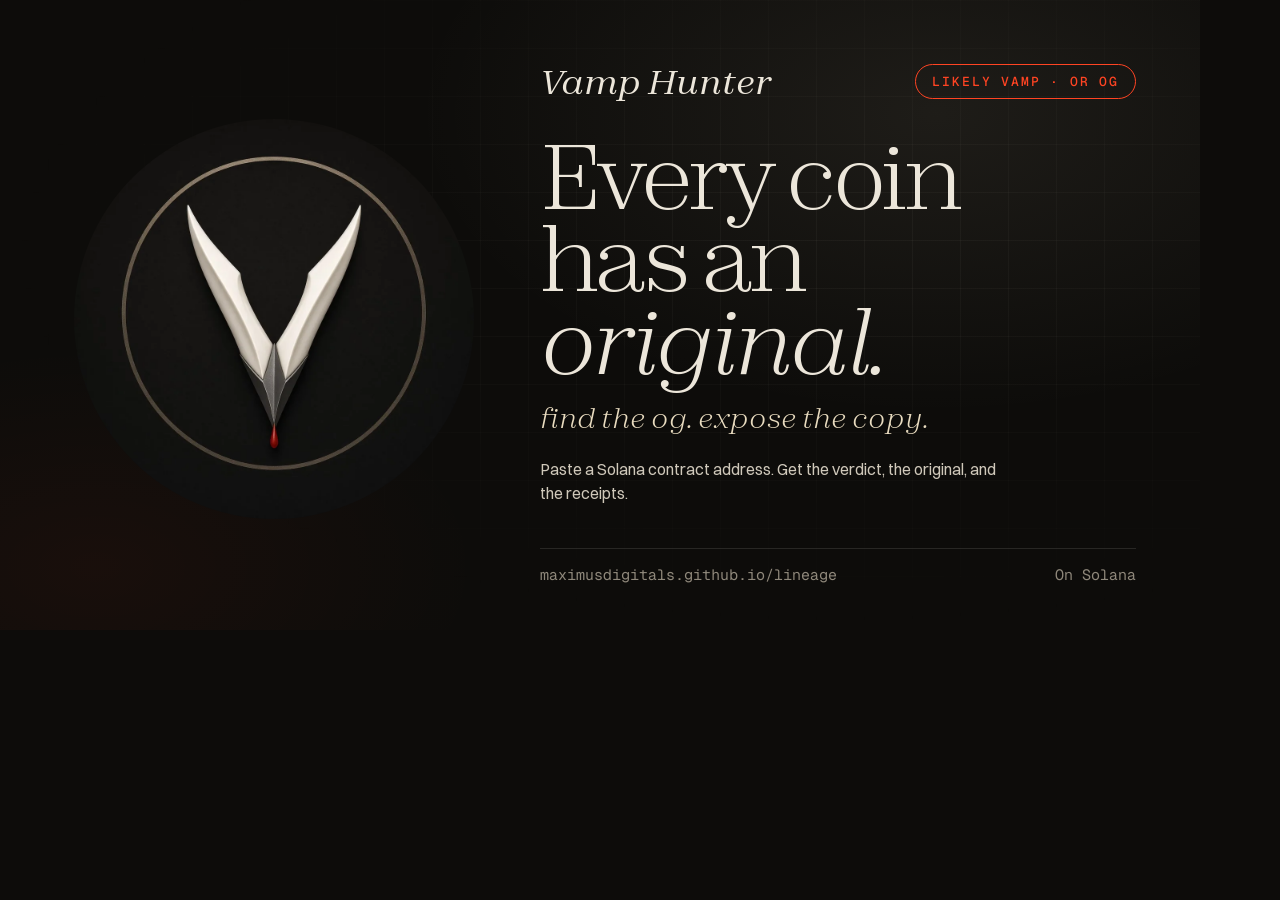
==== commit 90ec2cb7: "Add the fang-V emblem across the site, wire @VampHunterSOL, and fix UI bugs. The official mark is no" ====
--- a/og.html
+++ b/og.html
@@ -1,24 +1,54 @@
-<!doctype html><html><head><meta charset="utf-8"><meta name="robots" content="noindex">
+<!doctype html>
+<html lang="en">
+<head>
+<meta charset="utf-8">
+<meta name="robots" content="noindex">
 <link rel="stylesheet" href="css/style.css">
 <style>
- body{width:1200px;height:630px;overflow:hidden;background:#0d0c0a}
- .og{position:relative;width:1200px;height:630px;padding:64px 72px;display:flex;flex-direction:column;justify-content:space-between;
-   background:radial-gradient(800px 500px at 85% 10%,rgba(233,220,192,.08),transparent 60%)}
- .og::before{content:"";position:absolute;inset:0;background:linear-gradient(rgba(236,230,218,.035) 1px,transparent 1px) 0 0/48px 48px,linear-gradient(90deg,rgba(236,230,218,.035) 1px,transparent 1px) 0 0/48px 48px;
-   mask-image:radial-gradient(ellipse at 70% 40%,#000 10%,transparent 70%);-webkit-mask-image:radial-gradient(ellipse at 70% 40%,#000 10%,transparent 70%)}
- .row{display:flex;justify-content:space-between;align-items:center;position:relative}
- .b{display:flex;gap:14px;align-items:center;font:400 italic 34px/1 var(--serif)}
- .st{font:500 15px/1 var(--mono);letter-spacing:.14em;text-transform:uppercase;color:var(--blood);border:1px solid var(--blood);border-radius:99px;padding:11px 18px}
- h1{position:relative;font:300 150px/.88 var(--serif);letter-spacing:-.05em}
- h1 em{color:var(--og)}
- .f{font:400 18px/1 var(--mono);color:var(--mute)}
- .seal{position:absolute;right:80px;top:120px;width:170px}
-</style></head><body>
+  html,body{margin:0;padding:0;background:#0d0c0a;width:1200px;height:630px;overflow:hidden}
+  .og{position:relative;width:1200px;height:630px;padding:56px 64px 48px;display:grid;
+    grid-template-columns:420px 1fr;grid-template-rows:auto 1fr auto;gap:0 56px;
+    background:
+      radial-gradient(900px 520px at 78% 18%,rgba(233,220,192,.08),transparent 58%),
+      radial-gradient(700px 400px at 8% 90%,rgba(255,68,35,.05),transparent 55%),
+      #0d0c0a}
+  .og::before{content:"";position:absolute;inset:0;pointer-events:none;
+    background:
+      linear-gradient(rgba(236,230,218,.04) 1px,transparent 1px) 0 0/48px 48px,
+      linear-gradient(90deg,rgba(236,230,218,.04) 1px,transparent 1px) 0 0/48px 48px;
+    mask-image:radial-gradient(ellipse at 70% 40%,#000 8%,transparent 72%);
+    -webkit-mask-image:radial-gradient(ellipse at 70% 40%,#000 8%,transparent 72%)}
+  .mark{grid-row:1/4;grid-column:1;align-self:center;justify-self:center;width:400px;height:400px;position:relative}
+  .mark img{width:400px;height:400px;object-fit:cover;border-radius:50%;display:block}
+  .top{grid-column:2;display:flex;justify-content:space-between;align-items:center;position:relative;padding-top:8px}
+  .word{font:400 italic 34px/1 var(--serif);color:var(--bone)}
+  .st{font:500 13px/1 var(--mono);letter-spacing:.14em;text-transform:uppercase;color:var(--blood);
+      border:1px solid var(--blood);border-radius:99px;padding:10px 16px}
+  .copy{grid-column:2;align-self:center;position:relative;padding-bottom:8px}
+  h1{font:300 92px/.9 var(--serif);letter-spacing:-.05em;color:var(--bone);margin:0 0 18px}
+  .tag{font:300 italic 28px/1.2 var(--serif);color:var(--og);margin:0 0 22px}
+  .sub{font:400 16px/1.5 var(--sans);color:var(--bone-2);max-width:460px}
+  .bot{grid-column:2;display:flex;justify-content:space-between;align-items:baseline;position:relative;
+       font:400 15px/1 var(--mono);color:var(--mute);border-top:1px solid var(--line);padding-top:18px}
+</style>
+</head>
+<body>
 <div class="og">
-  <div class="row"><span class="b"><span class="mono-mark" style="width:40px;height:40px;font-size:13px" data-site="mark">VH</span><span data-site="name">Vamp Hunter</span></span><span class="st">Likely vamp · or OG</span></div>
-  <div class="seal"><svg viewBox="0 0 200 200"><defs><path id="p" d="M100,100 m-78,0 a78,78 0 1,1 156,0 a78,78 0 1,1 -156,0"/></defs><text><textPath href="#p" textLength="488">PROVENANCE · LINEAGE · RECEIPTS · TIMESTAMPS · </textPath></text></svg><span class="seal-core"><i></i></span></div>
-  <h1>Every coin<br>has an <em>original.</em></h1>
-  <div class="row f"><span>Paste a Solana CA → get the verdict, the OG and the receipts</span><span>Solana</span></div>
+  <div class="mark"><img src="assets/brand/emblem.webp" alt=""></div>
+  <div class="top">
+    <span class="word" data-site="name">Vamp Hunter</span>
+    <span class="st">Likely vamp · or OG</span>
+  </div>
+  <div class="copy">
+    <h1>Every coin<br>has an <em>original.</em></h1>
+    <p class="tag">find the og. expose the copy.</p>
+    <p class="sub">Paste a Solana contract address. Get the verdict, the original, and the receipts.</p>
+  </div>
+  <div class="bot"><span>maximusdigitals.github.io/lineage</span><span>On Solana</span></div>
 </div>
-<script type="module">import {SITE} from "./config.js";document.querySelectorAll('[data-site="name"]').forEach(n=>n.textContent=SITE.name);document.querySelectorAll('[data-site="mark"]').forEach(n=>n.textContent=SITE.mark);</script>
-</body></html>
+<script type="module">
+  import {SITE} from "./config.js";
+  document.querySelectorAll('[data-site="name"]').forEach(n=>n.textContent=SITE.name);
+</script>
+</body>
+</html>
--- a/css/style.css
+++ b/css/style.css
@@ -24,7 +24,7 @@
 }
 *{box-sizing:border-box;margin:0;padding:0}
 html{-webkit-text-size-adjust:100%;scroll-behavior:smooth;scroll-padding-top:84px}
-body{background:var(--ink);color:var(--bone);font-family:var(--sans);font-size:16px;line-height:1.55;
+body{background:var(--ink);color:var(--bone);font-family:var(--sans);font-size:16px;line-height:1.55;padding-left:env(safe-area-inset-left);padding-right:env(safe-area-inset-right);
   -webkit-font-smoothing:antialiased;-moz-osx-font-smoothing:grayscale;text-rendering:optimizeLegibility;
   -webkit-tap-highlight-color:transparent;overflow-x:hidden;font-feature-settings:"ss01","cv11"}
 img{display:block;max-width:100%}
@@ -33,8 +33,8 @@
 em{font-style:italic}
 .mono{font-family:var(--mono);font-feature-settings:"zero","ss01";letter-spacing:-.01em}
 .sr{position:absolute;width:1px;height:1px;overflow:hidden;clip:rect(0 0 0 0);white-space:nowrap}
-.skip{position:fixed;left:12px;top:12px;transform:translateY(-200%);z-index:100;background:var(--bone);color:var(--ink);padding:10px 14px;border-radius:10px}
-.skip:focus{transform:none}
+.skip{position:fixed;left:-9999px;top:12px;z-index:100;background:var(--bone);color:var(--ink);padding:10px 14px;border-radius:10px}
+.skip:focus{left:12px}
 :focus-visible{outline:1.5px solid var(--bone);outline-offset:3px;border-radius:6px}
 ::selection{background:var(--blood);color:var(--ink)}
 
@@ -48,12 +48,12 @@
 
 /* nav */
 .nav{position:sticky;top:0;z-index:50;display:flex;align-items:center;justify-content:space-between;gap:16px;
-  padding:14px var(--pad);background:linear-gradient(var(--ink) 30%,rgba(13,12,10,.0));backdrop-filter:blur(0px)}
+  padding:calc(14px + env(safe-area-inset-top)) var(--pad) 14px;background:linear-gradient(var(--ink) 30%,rgba(13,12,10,.0));backdrop-filter:blur(0px)}
 .nav.scrolled{background:rgba(13,12,10,.72);backdrop-filter:blur(14px) saturate(1.2);-webkit-backdrop-filter:blur(14px) saturate(1.2);border-bottom:1px solid var(--line)}
 .brand{display:flex;align-items:center;gap:10px}
-.mono-mark{display:grid;place-items:center;width:30px;height:30px;border:1px solid var(--line-2);border-radius:50%;
-  font:500 10.5px/1 var(--mono);letter-spacing:.04em;position:relative}
-.mono-mark::after{content:"";position:absolute;width:5px;height:5px;border-radius:50%;background:var(--blood);right:-1px;top:2px;box-shadow:0 0 12px var(--blood)}
+.brand-mark{width:36px;height:36px;border-radius:50%;object-fit:cover;flex:none;background:#0d0c0a;
+  box-shadow:0 0 0 1px var(--line)}
+.brand:hover .brand-mark{box-shadow:0 0 0 1px var(--line-2)}
 .brand-name{font:400 italic 21px/1 var(--serif);letter-spacing:-.01em}
 .nav-links{display:flex;gap:30px;font-size:13.5px;color:var(--bone-2)}
 .nav-links a{position:relative;padding:4px 0}
@@ -103,13 +103,12 @@
 .chip img{width:18px;height:18px;border-radius:50%;object-fit:cover;background:var(--ink-3)}
 .chip:hover{border-color:var(--line-2);color:var(--bone);transform:translateY(-1px)}
 
-/* rotating seal */
-.seal{position:absolute;right:var(--pad);top:clamp(30px,7vh,90px);width:clamp(120px,11vw,170px);aspect-ratio:1}
+/* rotating seal + emblem */
+.seal{position:absolute;right:var(--pad);top:clamp(24px,5vh,72px);width:clamp(168px,16vw,220px);aspect-ratio:1;z-index:2}
 .seal svg{width:100%;height:100%;animation:spin 38s linear infinite;overflow:visible}
 .seal text{font:500 11.5px var(--mono);letter-spacing:.18em;fill:var(--bone-2)}
-.seal-core{position:absolute;inset:32%;border-radius:50%;border:1px solid var(--line-2);display:grid;place-items:center}
-.seal-core i{width:8px;height:8px;border-radius:50%;background:var(--blood);box-shadow:0 0 18px var(--blood)}
-.seal-core::before{content:"";position:absolute;inset:-14px;border-radius:50%;border:1px dashed var(--line)}
+.seal-core{position:absolute;inset:16%;border-radius:50%;display:grid;place-items:center;overflow:hidden;background:#0d0c0a}
+.seal-core img{width:100%;height:100%;object-fit:cover;border-radius:50%}
 @keyframes spin{to{transform:rotate(360deg)}}
 
 /* live feed column */
@@ -195,6 +194,8 @@
   background:repeating-linear-gradient(135deg,transparent 0 22px,rgba(236,230,218,.018) 22px 23px)}
 .x-slot-inner{text-align:center;padding:40px}
 .x-glyph{width:34px;height:34px;fill:var(--bone);opacity:.85;margin:0 auto 22px}
+.x-pfp{width:120px;height:120px;border-radius:50%;object-fit:cover;margin:0 auto 22px;background:#0d0c0a;
+  box-shadow:0 0 0 1px var(--line-2),0 20px 50px -24px rgba(0,0,0,.8)}
 .x-slot-title{font:300 32px/1.1 var(--serif);letter-spacing:-.02em}
 .x-slot-sub{color:var(--mute);margin-top:10px;font-size:14px}
 .x-slot.live{border-style:solid;place-items:stretch;background:var(--ink-2)}
@@ -205,14 +206,21 @@
   background:var(--bone);color:var(--ink);font-weight:500;transition:transform .5s var(--ease),background .3s}
 .btn-primary svg{width:18px;height:18px;fill:none;stroke:currentColor;stroke-width:1.6;transition:transform .5s var(--ease)}
 .btn-primary:hover{background:#fff}.btn-primary:hover svg{transform:rotate(45deg)}
+.btn-primary.is-soon{background:transparent;color:var(--bone-2);border:1px solid var(--line-2);pointer-events:none;cursor:default}
+.btn-primary.is-soon svg{opacity:.4}
 .x-cta-note{font-size:12px;color:var(--mute)}
+.x-handle-link{color:var(--bone);border-bottom:1px solid var(--line-2);transition:border-color .3s,color .3s}
+.x-handle-link:hover{color:var(--og);border-bottom-color:var(--og)}
+.foot-x{font-family:var(--mono);font-size:12.5px;color:var(--bone-2);transition:color .3s}
+.foot-x:hover{color:var(--bone)}
 
 /* footer */
-.foot{position:relative;z-index:1;margin-top:clamp(100px,16vh,200px);padding:0 var(--pad) 28px;border-top:1px solid var(--line);overflow:hidden}
-.foot-big{font:300 italic 14vw/.86 var(--serif);letter-spacing:-.055em;white-space:nowrap;padding-top:.12em;
+.foot{position:relative;z-index:1;margin-top:clamp(100px,16vh,200px);padding:0 var(--pad) calc(28px + env(safe-area-inset-bottom));border-top:1px solid var(--line);overflow:hidden}
+.foot-big{font:300 italic 14vw/.86 var(--serif);letter-spacing:-.055em;white-space:nowrap;padding:.12em 0.12em 0 0;
   background:linear-gradient(180deg,var(--bone) 30%,rgba(236,230,218,.08));-webkit-background-clip:text;background-clip:text;color:transparent}
 .foot-row{display:flex;justify-content:space-between;gap:24px;align-items:baseline;padding-top:22px;border-top:1px solid var(--line);font-size:12.5px;color:var(--mute)}
-.foot-row p:first-child{max-width:520px}
+.foot-row p:first-child{max-width:560px;display:flex;align-items:flex-start;gap:12px}
+.foot-mark{width:28px;height:28px;border-radius:50%;object-fit:cover;flex:none;margin-top:1px;box-shadow:0 0 0 1px var(--line)}
 
 /* ─────────── result ─────────── */
 .result{position:relative;z-index:1;padding:clamp(56px,9vh,110px) var(--pad) 0;scroll-margin-top:60px}
@@ -270,7 +278,7 @@
 .c-in{position:absolute;inset:0;display:grid;grid-template-columns:1fr 1fr;grid-template-rows:auto 1fr auto;padding:4.2cqw 4.6cqw 3.6cqw;gap:0 4.6cqw}
 .c-top{grid-column:1/-1;display:flex;justify-content:space-between;align-items:center;font:500 1.35cqw/1 var(--mono);letter-spacing:.12em;text-transform:uppercase;color:var(--mute)}
 .c-brand{display:flex;align-items:center;gap:1cqw;color:var(--bone-2)}
-.c-brand i{width:.8cqw;height:.8cqw;border-radius:50%;background:var(--blood)}
+.c-brand .c-logo{width:3.6cqw;height:3.6cqw;border-radius:50%;object-fit:cover;flex:none}
 .c-stamp{padding:.8cqw 1.3cqw;border-radius:99px;border:1px solid currentColor}
 .k-vamp .c-stamp{color:var(--blood)} .k-og .c-stamp{color:var(--og)} .k-unclear .c-stamp{color:var(--amber)}
 .c-pair{grid-column:1;grid-row:2;display:grid;grid-template-columns:1fr auto 1fr;align-items:center;gap:1.6cqw;padding-top:2cqw}
@@ -319,7 +327,7 @@
   .card{aspect-ratio:auto}
   .c-in{position:relative;grid-template-columns:1fr;grid-template-rows:auto auto auto auto;padding:6.5cqw 6.5cqw 5.5cqw}
   .c-top{font-size:2.6cqw}
-  .c-brand i{width:1.6cqw;height:1.6cqw}
+  .c-brand .c-logo{width:4.4cqw;height:4.4cqw}
   .c-stamp{padding:1.6cqw 2.6cqw}
   .c-pair{grid-column:1;grid-row:2;padding-top:6cqw;gap:3cqw}
   .c-role{font-size:2.3cqw}
@@ -333,7 +341,8 @@
   .c-bars{gap:2.4cqw}
   .bar{grid-template-columns:19cqw 1fr 9cqw;font-size:2.5cqw;gap:3cqw}
   .bar .tr{height:.8cqw}
-  .c-foot{font-size:2.3cqw;padding-top:4cqw;margin-top:4cqw}
+  .c-foot{font-size:2.3cqw;padding-top:4cqw;margin-top:4cqw;flex-wrap:wrap;gap:2cqw 4cqw}
+  .c-dyor{width:100%;color:var(--mute-2)}
   .c-copies img,.c-copies .ph{width:12cqw;height:12cqw;margin-left:-3.5cqw}
   .c-copies .more{font-size:3cqw}
 }
@@ -413,7 +422,7 @@
 @media (max-width:1100px){
   .hero{grid-template-columns:1fr;min-height:auto;align-items:start}
   .feed{max-width:none}
-  .seal{top:20px;width:110px}
+  .seal{position:relative;right:auto;top:auto;width:110px;margin:0 0 12px;order:-1}
   .case-grid{grid-template-columns:repeat(2,minmax(0,1fr))}
   .signals{grid-template-columns:repeat(2,minmax(0,1fr))}
   .signals li{border-right:0;margin-right:0;padding-right:20px;border-bottom:1px solid var(--line)}
@@ -426,8 +435,8 @@
   .nav{padding:12px var(--pad)}
   .nav-links,.live-pill{display:none}
   .brand-name{font-size:19px}
-  .hero{padding-top:34px;gap:42px}
-  .seal{display:none}
+  .hero{padding-top:28px;gap:42px}
+  .seal{width:88px;margin:0 0 4px}
   .display{font-size:clamp(50px,15.5vw,84px)}
   .scan-field{flex-wrap:wrap;border-radius:22px;padding:8px}
   .scan-prefix{display:none}
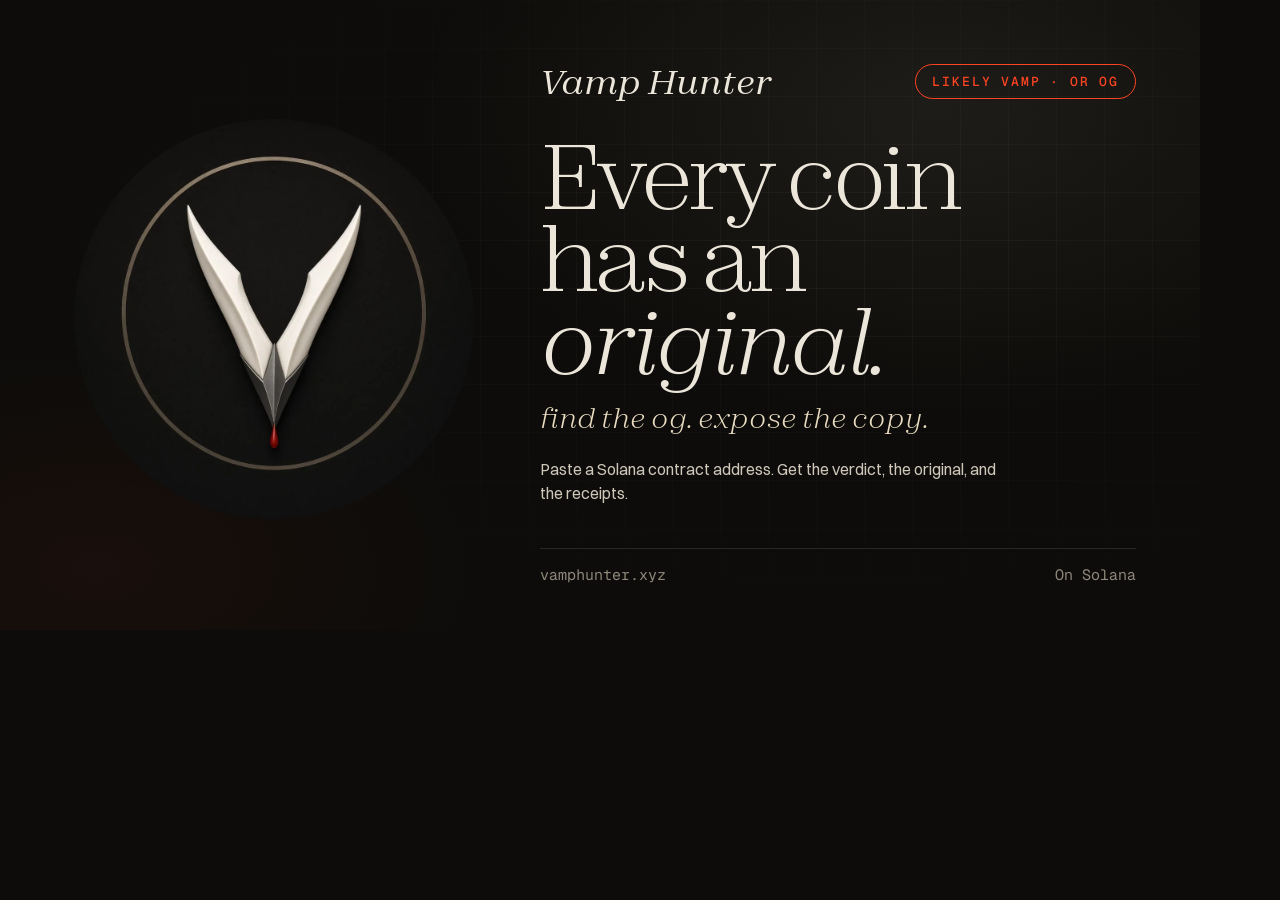
==== commit 5a7f66e5: "Use custom domain vamphunter.xyz" ====
--- a/og.html
+++ b/og.html
@@ -44,7 +44,7 @@
     <p class="tag">find the og. expose the copy.</p>
     <p class="sub">Paste a Solana contract address. Get the verdict, the original, and the receipts.</p>
   </div>
-  <div class="bot"><span>maximusdigitals.github.io/lineage</span><span>On Solana</span></div>
+  <div class="bot"><span>vamphunter.xyz</span><span>On Solana</span></div>
 </div>
 <script type="module">
   import {SITE} from "./config.js";
